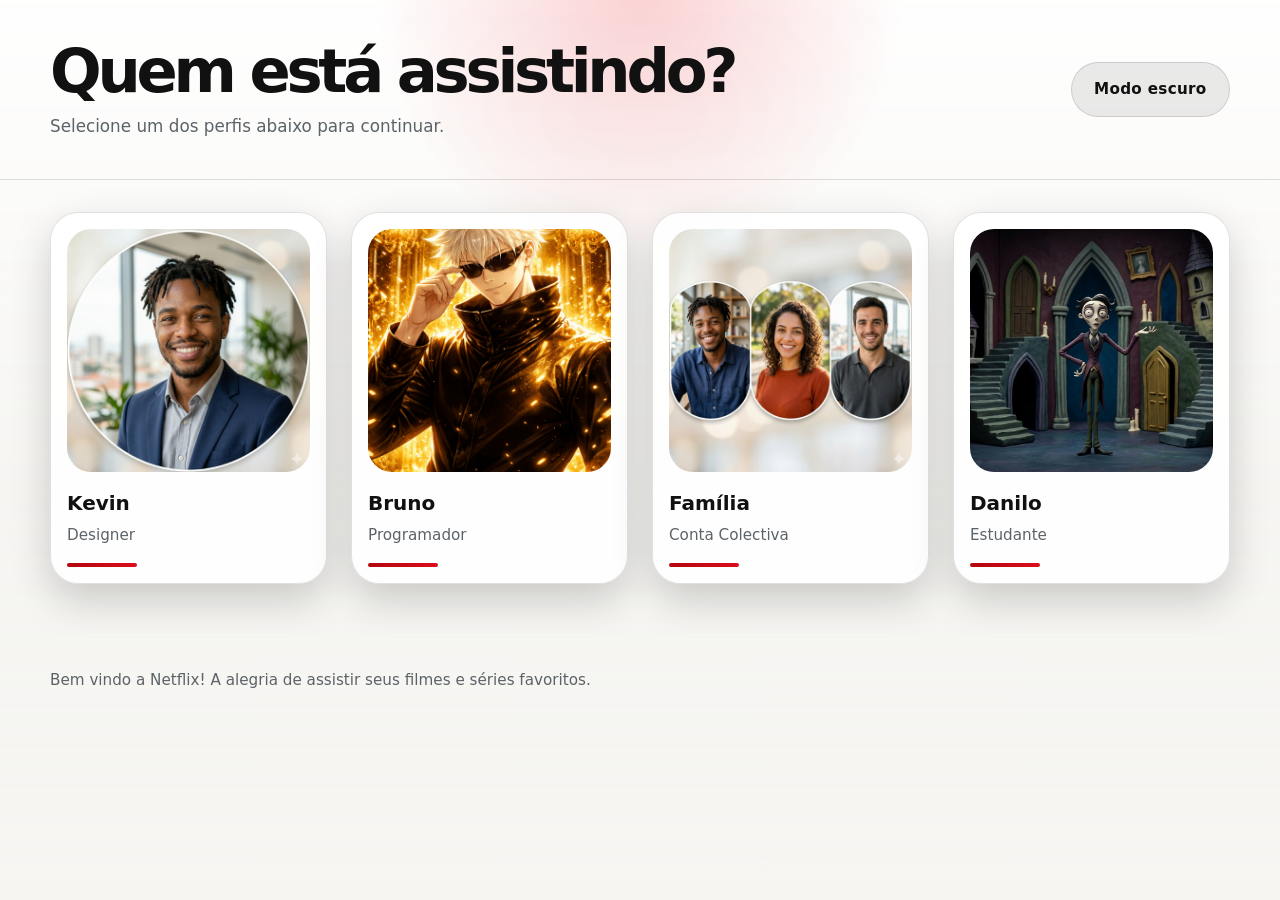
==== index.html @ 9e8fae8a "First Commit" ====
<!DOCTYPE html>
<html lang="pt-BR">
<head>
    <meta charset="UTF-8">
    <meta name="viewport" content="width=device-width, initial-scale=1.0">
    <title>Netflix</title>
    <link rel="stylesheet" href="style.css">
    <script src="script.js" defer></script>
</head>
<body>
    <header class="site-header">
        <div class="container header-bar">
            <div>
                <h1>Quem está assistindo?</h1>
                <p>Selecione um dos perfis abaixo para continuar.</p>
            </div>
            <button id="theme-toggle" class="theme-toggle" type="button" aria-label="Alternar entre modo claro e escuro">
                Modo claro
            </button>
        </div>
    </header>

    <main class="container">
        <nav class="profile-menu" aria-label="Menu de perfis">
            <ul>
                <li>
                    <a href="catalogo/catalogo.html" class="profile-card" data-name="Kevin" data-image="assets/image1.png">
                        <figure>
                            <img src="assets/image1.png" alt="Foto de perfil de Kevin" class="profile-card__image">
                            <figcaption>
                                <strong>Kevin</strong>
                                <span>Designer</span>
                            </figcaption>
                        </figure>
                    </a>
                </li>
                <li>
                    <a href="catalogo/catalogo.html" class="profile-card" data-name="Bruno" data-image="assets/image2.png">
                        <figure>
                            <img src="assets/image2.png" alt="Foto de perfil de Bruno" class="profile-card__image">
                            <figcaption>
                                <strong>Bruno</strong>
                                <span>Programador</span>
                            </figcaption>
                        </figure>
                    </a>
                </li>
                <li>
                    <a href="catalogo/catalogo.html" class="profile-card" data-name="Família" data-image="assets/image3.png">
                        <figure>
                            <img src="assets/image3.png" alt="Foto de perfil de Família" class="profile-card__image">
                            <figcaption>
                                <strong>Família</strong>
                                <span>Conta Colectiva</span>
                            </figcaption>
                        </figure>
                    </a>
                </li>
                <li>
                    <a href="catalogo/catalogo.html" class="profile-card" data-name="Danilo" data-image="assets/image4.png">
                        <figure>
                            <img src="assets/image4.png" alt="Foto de perfil de Danilo" class="profile-card__image">
                            <figcaption>
                                <strong>Danilo</strong>
                                <span>Estudante</span>
                            </figcaption>
                        </figure>
                    </a>
                </li>
            </ul>
        </nav>
    </main>

    <footer class="site-footer">
        <div class="container">
            <p>Bem vindo a Netflix! A alegria de assistir seus filmes e séries favoritos.</p>
        </div>
    </footer>
</body>
</html>
---- style.css ----
/* Reset e paletas de tema */
* {
    box-sizing: border-box;
    margin: 0;
    padding: 0;
}

:root {
    color-scheme: dark;
    --bg: #070707;
    --bg-soft: #0f0f0f;
    --bg-panel: rgba(255, 255, 255, 0.06);
    --surface: rgba(255, 255, 255, 0.07);
    --surface-strong: rgba(255, 255, 255, 0.12);
    --text: #f5f5f5;
    --text-muted: #9a9a9a;
    --border: rgba(255, 255, 255, 0.12);
    --accent: #e50914;
    --accent-soft: #ff3f3f;
    --overlay: rgba(229, 9, 20, 0.18);
    --overlay-base: rgba(10, 10, 10, 0.94);
    --button-bg: rgba(255, 255, 255, 0.08);
    --button-text: #ffffff;
}

[data-theme="light"] {
    color-scheme: light;
    --bg: #f6f5f2;
    --bg-soft: #ffffff;
    --bg-panel: rgba(255, 255, 255, 0.96);
    --surface: rgba(255, 255, 255, 0.9);
    --surface-strong: rgba(244, 244, 242, 0.98);
    --text: #111111;
    --text-muted: #5c6368;
    --border: rgba(0, 0, 0, 0.12);
    --accent: #b20710;
    --accent-soft: #db0d1c;
    --overlay: rgba(255, 255, 255, 0.55);
    --overlay-base: rgba(255, 255, 255, 0.92);
    --button-bg: rgba(0, 0, 0, 0.08);
    --button-text: #111111;
}

html {
    font-size: 16px;
}

html, body {
    min-height: 100%;
}

body {
    font-family: Inter, system-ui, -apple-system, BlinkMacSystemFont, "Segoe UI", sans-serif;
    line-height: 1.5;
    background-color: var(--bg);
    color: var(--text);
    min-height: 100vh;
}

body::before {
    content: "";
    position: fixed;
    inset: 0;
    background: radial-gradient(circle at top, rgba(229, 9, 20, 0.18), transparent 24%),
                linear-gradient(180deg, var(--overlay-base) 0%, rgba(255, 255, 255, 0.04) 55%, var(--bg) 100%);
    pointer-events: none;
    z-index: -1;
}

img {
    display: block;
    max-width: 100%;
}

a {
    color: inherit;
    text-decoration: none;
}

button,
input,
textarea,
select {
    font: inherit;
}

.container {
    width: min(1180px, calc(100% - 2rem));
    margin: 0 auto;
}

.site-header,
.site-footer {
    padding: 2.5rem 0;
}

.site-header {
    border-bottom: 1px solid var(--border);
}

.header-bar {
    display: flex;
    align-items: center;
    justify-content: space-between;
    gap: 1rem;
    flex-wrap: wrap;
}

.header-bar > div {
    max-width: 52rem;
}

.theme-toggle {
    border: 1px solid var(--border);
    background: var(--button-bg);
    color: var(--button-text);
    border-radius: 999px;
    padding: 0.95rem 1.4rem;
    font-size: 0.95rem;
    font-weight: 600;
    letter-spacing: 0.02em;
    cursor: pointer;
    transition: background 0.25s ease, transform 0.25s ease, border-color 0.25s ease, color 0.25s ease;
}

.theme-toggle:hover,
.theme-toggle:focus-visible {
    transform: translateY(-1px);
    border-color: var(--accent);
}

.site-header h1 {
    font-size: clamp(2.5rem, 5vw, 3.8rem);
    letter-spacing: -0.07em;
    margin-bottom: 0.75rem;
    line-height: 1.02;
}

.site-header p {
    color: var(--text-muted);
    font-size: 1.05rem;
    max-width: 40rem;
}

.profile-menu ul {
    display: grid;
    gap: 1.5rem;
    grid-template-columns: repeat(auto-fit, minmax(230px, 1fr));
    list-style: none;
    padding: 2rem 0 2.75rem;
}

.profile-card {
    display: block;
    border-radius: 1.75rem;
    background: var(--surface);
    border: 1px solid var(--border);
    padding: 1rem;
    transition: transform 0.25s ease, box-shadow 0.25s ease, border-color 0.25s ease, background 0.25s ease;
    box-shadow: 0 16px 40px rgba(0, 0, 0, 0.18);
}

.profile-card:hover,
.profile-card:focus-visible {
    transform: translateY(-8px);
    border-color: var(--accent);
    box-shadow: 0 28px 60px rgba(0, 0, 0, 0.24);
    background: var(--surface-strong);
}

.profile-card figure {
    display: grid;
    gap: 1rem;
}

.profile-card__image {
    width: 100%;
    aspect-ratio: 1 / 1;
    object-fit: cover;
    border-radius: 1.5rem;
    background: linear-gradient(135deg, rgba(255, 255, 255, 0.04), rgba(255, 255, 255, 0.08));
    box-shadow: inset 0 0 0 1px rgba(255, 255, 255, 0.08);
}

.profile-card figcaption {
    display: grid;
    gap: 0.35rem;
}

.profile-card figcaption strong {
    display: block;
    font-size: 1.25rem;
    color: var(--text);
}

.profile-card figcaption span {
    color: var(--text-muted);
    font-size: 0.95rem;
}

.profile-card::after {
    content: "";
    display: block;
    height: 4px;
    width: 70px;
    margin-top: 1rem;
    border-radius: 999px;
    background: linear-gradient(90deg, var(--accent) 0%, var(--accent-soft) 100%);
}

.site-footer {
    border-top: 1px solid rgba(255, 255, 255, 0.08);
}

.site-footer p {
    color: var(--text-muted);
    font-size: 0.95rem;
}

@media (max-width: 900px) {
    .container {
        width: min(900px, calc(100% - 2rem));
    }

    .profile-menu ul {
        grid-template-columns: repeat(2, minmax(220px, 1fr));
    }
}

@media (max-width: 700px) {
    html {
        font-size: 15px;
    }

    .site-header,
    .site-footer {
        padding: 1.75rem 0;
    }

    .site-header h1 {
        font-size: 2.8rem;
    }

    .profile-menu ul {
        grid-template-columns: 1fr;
        gap: 1.5rem;
        padding: 1.75rem 0 2rem;
    }

    .profile-card {
        padding: 1rem;
    }
}

@media (max-width: 480px) {
    html {
        font-size: 14px;
    }

    .container {
        width: calc(100% - 1.5rem);
    }

    .site-header h1 {
        font-size: 2.3rem;
    }

    .site-header p {
        font-size: 0.98rem;
    }

    .profile-card {
        padding: 0.95rem;
    }

    .profile-card figcaption strong {
        font-size: 1.15rem;
    }
}

@media (max-width: 360px) {
    html {
        font-size: 13px;
    }

    .profile-card::after {
        width: 50px;
    }
}
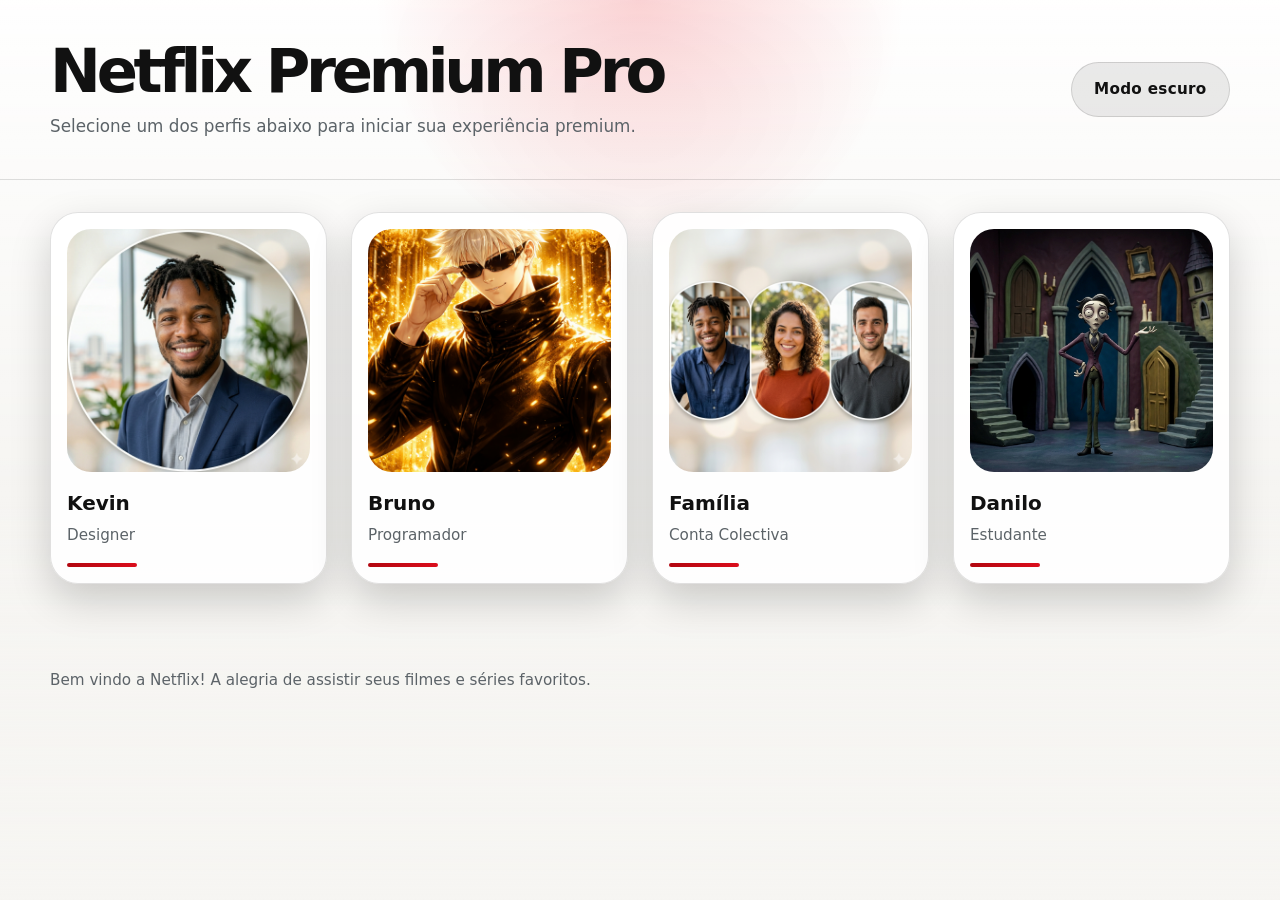
==== commit 54970105: "Change title to 'Netflix Premium Pro' and update header Updated the title and header text for the Ne" ====
--- a/index.html
+++ b/index.html
@@ -3,7 +3,7 @@
 <head>
     <meta charset="UTF-8">
     <meta name="viewport" content="width=device-width, initial-scale=1.0">
-    <title>Netflix</title>
+    <title>Netflix Premium Pro</title>
     <link rel="stylesheet" href="style.css">
     <script src="script.js" defer></script>
 </head>
@@ -11,8 +11,8 @@
     <header class="site-header">
         <div class="container header-bar">
             <div>
-                <h1>Quem está assistindo?</h1>
-                <p>Selecione um dos perfis abaixo para continuar.</p>
+                <h1>Netflix Premium Pro</h1>
+                <p>Selecione um dos perfis abaixo para iniciar sua experiência premium.</p>
             </div>
             <button id="theme-toggle" class="theme-toggle" type="button" aria-label="Alternar entre modo claro e escuro">
                 Modo claro
@@ -20,11 +20,12 @@
         </div>
     </header>
 
-    <main class="container">
+    <main class="container" role="main">
+        <!-- Perfis disponíveis para login rápido -->
         <nav class="profile-menu" aria-label="Menu de perfis">
             <ul>
                 <li>
-                    <a href="catalogo/catalogo.html" class="profile-card" data-name="Kevin" data-image="assets/image1.png">
+                    <a href="catalogo/catalogo.html" class="profile-card" data-name="Kevin" data-image="../assets/image1.png">
                         <figure>
                             <img src="assets/image1.png" alt="Foto de perfil de Kevin" class="profile-card__image">
                             <figcaption>
@@ -35,7 +36,7 @@
                     </a>
                 </li>
                 <li>
-                    <a href="catalogo/catalogo.html" class="profile-card" data-name="Bruno" data-image="assets/image2.png">
+                    <a href="catalogo/catalogo.html" class="profile-card" data-name="Bruno" data-image="../assets/image2.png">
                         <figure>
                             <img src="assets/image2.png" alt="Foto de perfil de Bruno" class="profile-card__image">
                             <figcaption>
@@ -46,7 +47,7 @@
                     </a>
                 </li>
                 <li>
-                    <a href="catalogo/catalogo.html" class="profile-card" data-name="Família" data-image="assets/image3.png">
+                    <a href="catalogo/catalogo.html" class="profile-card" data-name="Família" data-image="../assets/image3.png">
                         <figure>
                             <img src="assets/image3.png" alt="Foto de perfil de Família" class="profile-card__image">
                             <figcaption>
@@ -57,7 +58,7 @@
                     </a>
                 </li>
                 <li>
-                    <a href="catalogo/catalogo.html" class="profile-card" data-name="Danilo" data-image="assets/image4.png">
+                    <a href="catalogo/catalogo.html" class="profile-card" data-name="Danilo" data-image="../assets/image4.png">
                         <figure>
                             <img src="assets/image4.png" alt="Foto de perfil de Danilo" class="profile-card__image">
                             <figcaption>
@@ -77,4 +78,4 @@
         </div>
     </footer>
 </body>
-</html>+</html>
